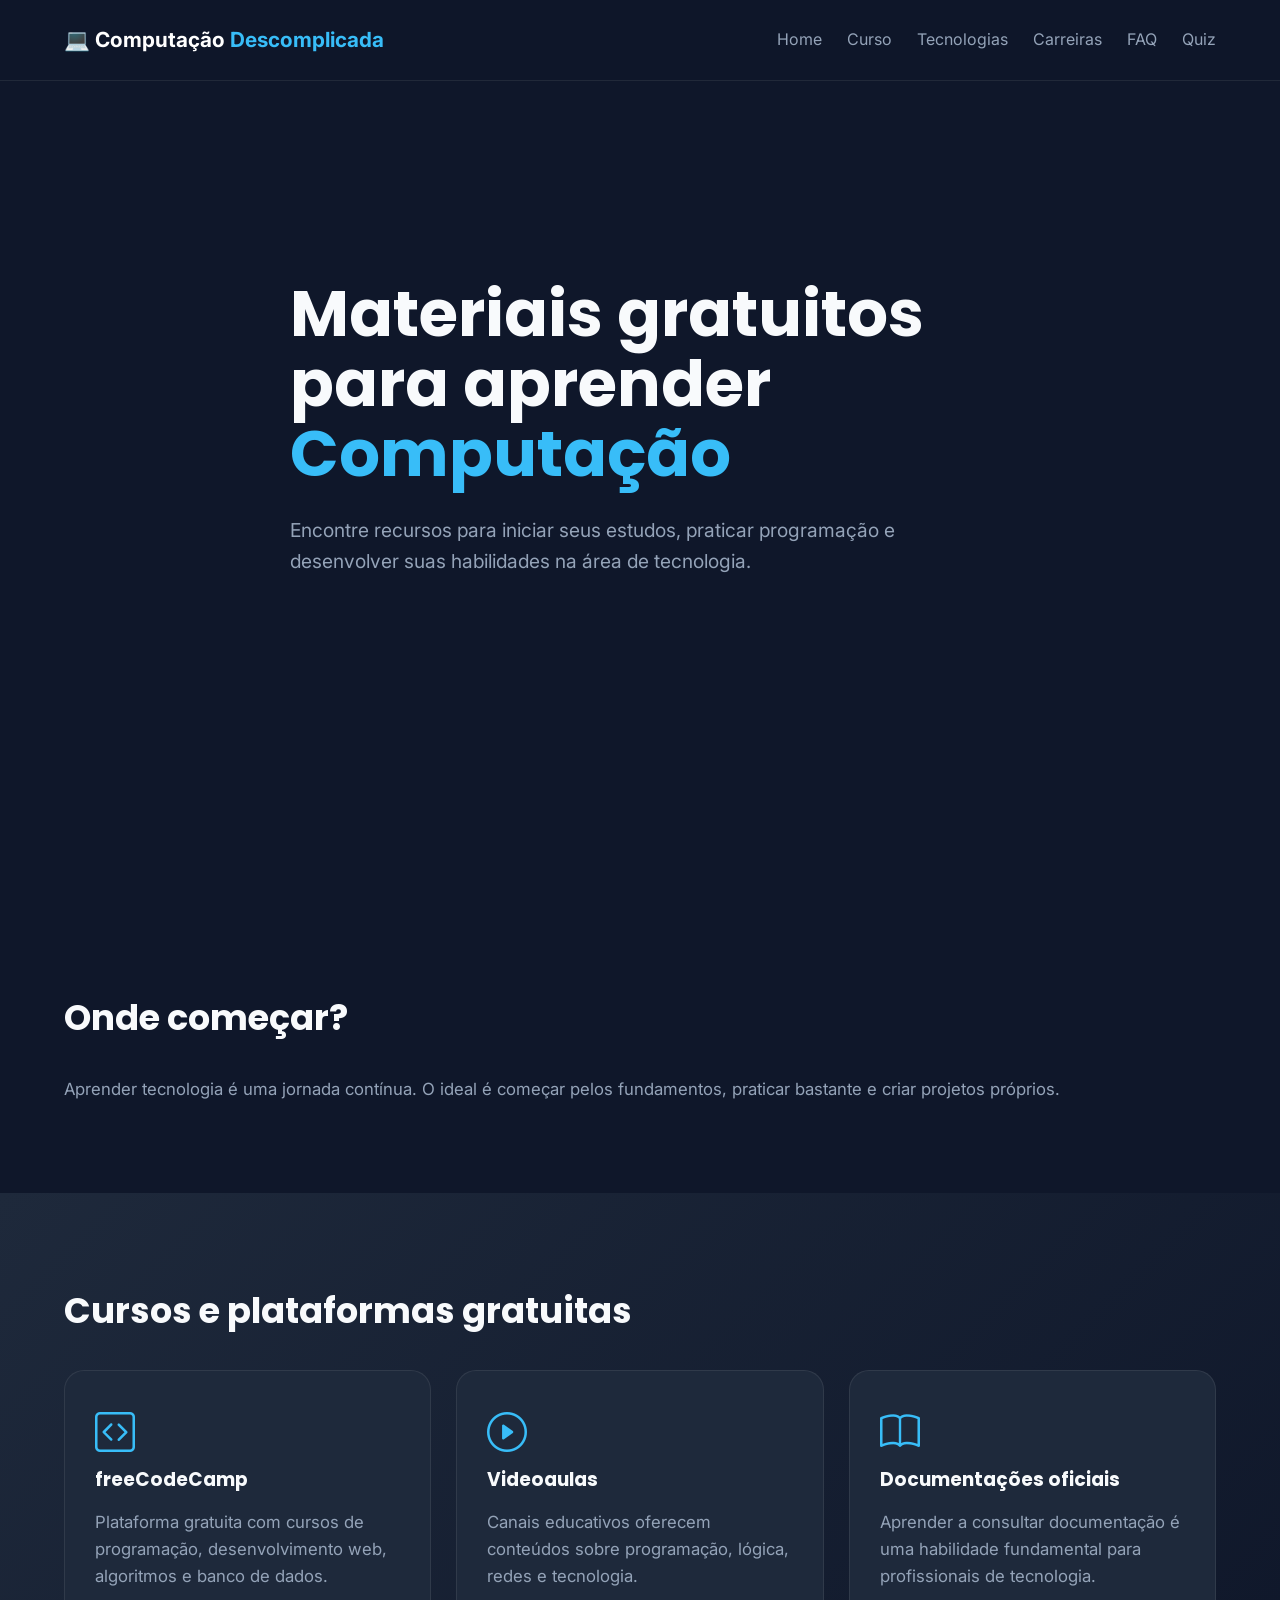
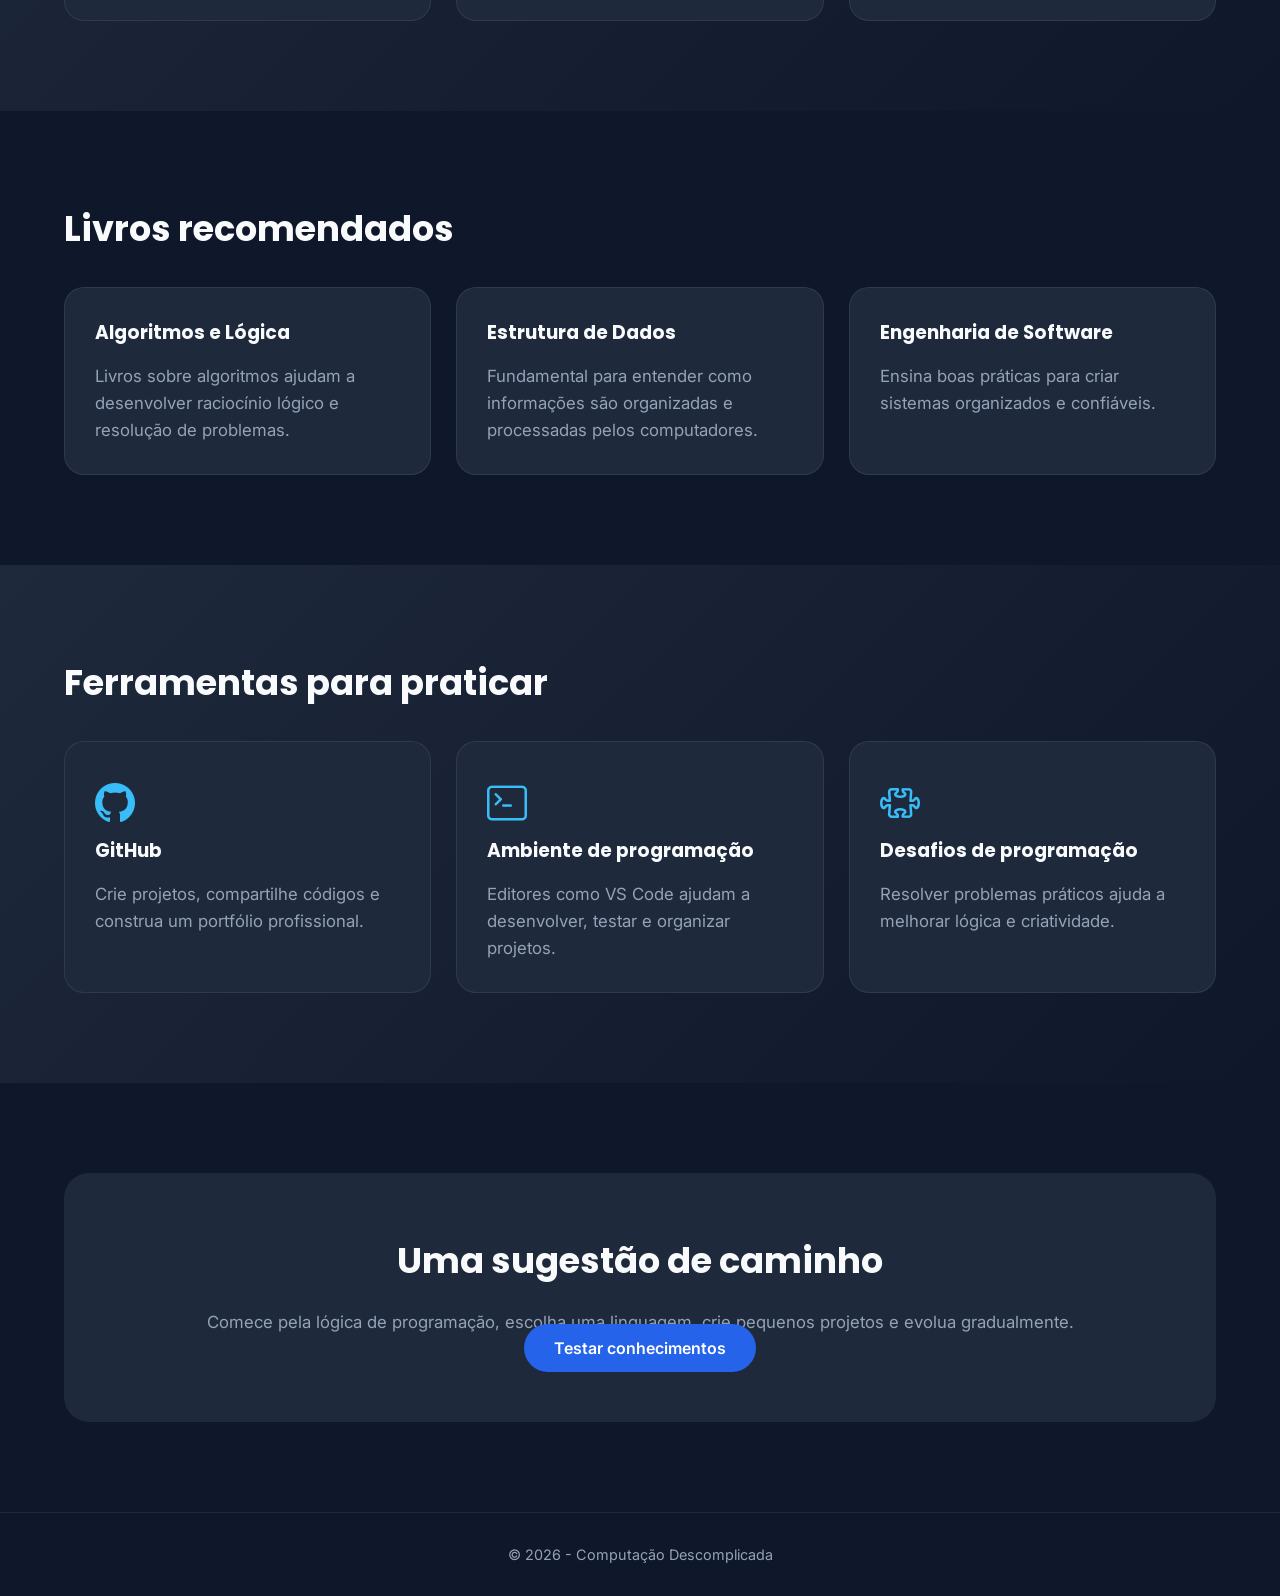
==== materiais.html @ 87bdf75c "site finalizado" ====
<!DOCTYPE html>
<html lang="pt-BR">

<head>

<meta charset="UTF-8">

<meta name="viewport" content="width=device-width, initial-scale=1.0">

<title>Materiais de Estudo | Computação Descomplicada</title>


<link rel="preconnect" href="https://fonts.googleapis.com">

<link rel="preconnect" href="https://fonts.gstatic.com" crossorigin>


<link 
href="https://fonts.googleapis.com/css2?family=Inter:wght@400;500;600;700&family=Poppins:wght@600;700&display=swap"
rel="stylesheet">


<link 
rel="stylesheet"
href="https://cdn.jsdelivr.net/npm/bootstrap-icons@1.11.3/font/bootstrap-icons.min.css">


<link rel="stylesheet" href="css/style.css">

</head>

<body>


<header>

<div class="container navbar">


<a href="index.html" class="logo">

💻 Computação <span>Descomplicada</span>

</a>

<nav>

<ul class="nav-links">


<li>
<a href="index.html">Home</a>
</li>


<li>
<a href="curso.html">Curso</a>
</li>


<li>
<a href="tecnologias.html">Tecnologias</a>
</li>


<li>
<a href="carreiras.html">Carreiras</a>
</li>


<li>
<a href="faq.html">FAQ</a>
</li>


<li>
<a href="quiz.html">Quiz</a>
</li>


</ul>

</nav>


<div class="menu-button">

☰

</div>


</div>

</header>








<section class="hero">


<div class="container hero-content fade-in">


<h1>

Materiais gratuitos para aprender

<span>
Computação
</span>

</h1>



<p>

Encontre recursos para iniciar seus estudos,
praticar programação e desenvolver suas habilidades
na área de tecnologia.

</p>


</div>


</section>









<section class="section">


<div class="container">


<h2>
Onde começar?
</h2>


<p>

Aprender tecnologia é uma jornada contínua. O ideal é
começar pelos fundamentos, praticar bastante e criar
projetos próprios.

</p>


</div>


</section>









<section class="highlight section">


<div class="container">


<h2>
Cursos e plataformas gratuitas
</h2>


<div class="cards">



<div class="card fade-in">


<i class="bi bi-code-square"></i>


<h3>
freeCodeCamp
</h3>


<p>

Plataforma gratuita com cursos de programação,
desenvolvimento web, algoritmos e banco de dados.

</p>


</div>






<div class="card fade-in">


<i class="bi bi-play-circle"></i>


<h3>
Videoaulas
</h3>


<p>

Canais educativos oferecem conteúdos sobre
programação, lógica, redes e tecnologia.

</p>


</div>






<div class="card fade-in">


<i class="bi bi-book"></i>


<h3>
Documentações oficiais
</h3>


<p>

Aprender a consultar documentação é uma habilidade
fundamental para profissionais de tecnologia.

</p>


</div>



</div>


</div>


</section>









<section class="section">


<div class="container">


<h2>
Livros recomendados
</h2>



<div class="cards">



<div class="card fade-in">


<h3>
Algoritmos e Lógica
</h3>


<p>

Livros sobre algoritmos ajudam a desenvolver
raciocínio lógico e resolução de problemas.

</p>


</div>






<div class="card fade-in">


<h3>
Estrutura de Dados
</h3>


<p>

Fundamental para entender como informações são
organizadas e processadas pelos computadores.

</p>


</div>






<div class="card fade-in">


<h3>
Engenharia de Software
</h3>


<p>

Ensina boas práticas para criar sistemas
organizados e confiáveis.

</p>


</div>


</div>


</div>


</section>









<section class="highlight section">


<div class="container">


<h2>
Ferramentas para praticar
</h2>



<div class="cards">



<div class="card fade-in">


<i class="bi bi-github"></i>


<h3>
GitHub
</h3>


<p>

Crie projetos, compartilhe códigos e construa
um portfólio profissional.

</p>


</div>






<div class="card fade-in">


<i class="bi bi-terminal"></i>


<h3>
Ambiente de programação
</h3>


<p>

Editores como VS Code ajudam a desenvolver,
testar e organizar projetos.

</p>


</div>






<div class="card fade-in">


<i class="bi bi-puzzle"></i>


<h3>
Desafios de programação
</h3>


<p>

Resolver problemas práticos ajuda a melhorar
lógica e criatividade.

</p>


</div>



</div>


</div>


</section>









<section class="section">


<div class="container cta fade-in">


<h2>
Uma sugestão de caminho
</h2>



<p>

Comece pela lógica de programação, escolha uma
linguagem, crie pequenos projetos e evolua
gradualmente.

</p>


<a href="quiz.html" class="btn btn-primary">

Testar conhecimentos

</a>


</div>


</section>









<footer>


<div class="container">


<p>

© <span id="ano"></span> - Computação Descomplicada

</p>


</div>


</footer>







<script src="js/script.js"></script>


</body>


</html>
---- css/style.css ----
/* ======================================
   COMPUTAÇÃO DESCOMPLICADA
   STYLE.CSS
====================================== */


/* ======================================
   VARIÁVEIS DO PROJETO
====================================== */

:root {

    --bg-primary: #0F172A;
    --bg-secondary: #1E293B;

    --blue-primary: #2563EB;
    --blue-light: #38BDF8;

    --text-primary: #F8FAFC;
    --text-secondary: #94A3B8;

    --border-color: rgba(255,255,255,0.08);

    --shadow:
    0 10px 30px rgba(0,0,0,0.25);

    --transition: 0.3s ease;

}



/* ======================================
   RESET
====================================== */


* {

    margin:0;
    padding:0;
    box-sizing:border-box;

}


html {

    scroll-behavior:smooth;

}



body {

    font-family:'Inter', Arial, sans-serif;

    background:var(--bg-primary);

    color:var(--text-primary);

    line-height:1.6;

}



/* ======================================
   TIPOGRAFIA
====================================== */


h1,
h2,
h3 {

    font-family:'Poppins', sans-serif;

}


h2 {

    font-size:2.2rem;

    margin-bottom:30px;

}



p {

    color:var(--text-secondary);

    font-size:1.05rem;

}



/* ======================================
   CONTAINER
====================================== */


.container {

    width:90%;

    max-width:1200px;

    margin:auto;

}




/* ======================================
   HEADER
====================================== */


header {

    position:fixed;

    top:0;

    width:100%;

    z-index:1000;

    background:

    rgba(15,23,42,0.85);

    backdrop-filter:blur(10px);

    border-bottom:

    1px solid var(--border-color);

}



.navbar {

    display:flex;

    justify-content:space-between;

    align-items:center;

    height:80px;

}



.logo {

    color:white;

    text-decoration:none;

    font-size:1.3rem;

    font-weight:700;

}



.logo span {

    color:var(--blue-light);

}



.nav-links {

    display:flex;

    gap:25px;

    list-style:none;

}



.nav-links a {


    text-decoration:none;

    color:var(--text-secondary);

    transition:var(--transition);

}



.nav-links a:hover {


    color:white;

}




/* ======================================
   HERO
====================================== */


.hero {


    min-height:100vh;

    display:flex;

    align-items:center;

    padding-top:80px;


}



.hero-content {


    max-width:700px;


}



.hero h1 {


    font-size:4rem;

    line-height:1.1;

    margin-bottom:25px;


}



.hero h1 span {


    color:var(--blue-light);


}



.hero p {


    font-size:1.2rem;

    margin-bottom:35px;


}




.hero-buttons {


    display:flex;

    gap:20px;

}





.btn {


    padding:14px 30px;

    border-radius:30px;

    text-decoration:none;

    font-weight:600;

    transition:var(--transition);


}




.btn-primary {


    background:var(--blue-primary);

    color:white;


}



.btn-primary:hover {


    transform:translateY(-5px);

    box-shadow:var(--shadow);


}




.btn-outline {


    border:

    1px solid var(--blue-light);

    color:var(--blue-light);


}



.btn-outline:hover {


    background:var(--blue-light);

    color:#0F172A;


}



/* ======================================
   SEÇÕES
====================================== */


section {


    padding:90px 0;


}




.section-title {


    text-align:center;

    margin-bottom:50px;


}




/* ======================================
   CARDS
====================================== */


.cards {


    display:grid;

    grid-template-columns:

    repeat(auto-fit,minmax(250px,1fr));

    gap:25px;


}



.card {


    background:var(--bg-secondary);

    padding:30px;

    border-radius:20px;

    border:

    1px solid var(--border-color);

    transition:var(--transition);


}




.card:hover {


    transform:translateY(-10px);

    border-color:var(--blue-light);


}




.card i {


    font-size:40px;

    color:var(--blue-light);

    margin-bottom:20px;


}




.card h3 {


    margin-bottom:15px;


}





/* ======================================
   ÁREA DE DESTAQUE
====================================== */


.highlight {


    background:

    linear-gradient(

    135deg,

    #1E293B,

    #0F172A

    );


}




/* ======================================
   CTA FINAL
====================================== */


.cta {


    text-align:center;

    background:var(--bg-secondary);

    border-radius:25px;

    padding:60px 30px;


}




.cta h2 {


    margin-bottom:20px;


}





/* ======================================
   FOOTER
====================================== */


footer {


    border-top:

    1px solid var(--border-color);

    padding:30px 0;

    text-align:center;


}



footer p {


    font-size:0.9rem;


}





/* ======================================
   ANIMAÇÕES
====================================== */


.fade-in {


    opacity:0;

    transform:translateY(30px);

    transition:

    0.8s ease;


}



.fade-in.show {


    opacity:1;

    transform:translateY(0);


}





/* ======================================
   RESPONSIVIDADE
====================================== */


@media(max-width:900px){


    .nav-links {


        display:none;


    }


    .hero h1 {


        font-size:2.8rem;


    }


}



@media(max-width:600px){


    .hero-buttons {


        flex-direction:column;


    }



    h2 {


        font-size:1.8rem;


    }


}
/* MENU MOBILE */

.menu-button {

    display:none;

    font-size:30px;

    cursor:pointer;

}



@media(max-width:900px){


.menu-button {

    display:block;

}



.nav-links {


    position:absolute;

    top:80px;

    left:0;

    width:100%;

    background:#0F172A;

    flex-direction:column;

    align-items:center;

    padding:30px 0;

    display:none;


}



.nav-links.active {


    display:flex;


}


}
/* ===========================
        FAQ
=========================== */


.faq-container {

    max-width:900px;

    margin:auto;

}



.faq-item {

    background:var(--bg-secondary);

    border-radius:15px;

    margin-bottom:15px;

    overflow:hidden;

}



.faq-question {

    width:100%;

    padding:25px;

    background:none;

    border:none;

    color:white;

    display:flex;

    justify-content:space-between;

    align-items:center;

    font-size:1.1rem;

    cursor:pointer;

    text-align:left;

}



.faq-answer {

    max-height:0;

    overflow:hidden;

    transition:0.4s;

    padding:0 25px;

}



.faq-answer.mostrar-resposta {

    max-height:200px;

    padding-bottom:25px;

}
/* ===========================
        QUIZ
=========================== */


.quiz-box {

    max-width:800px;

    margin:auto;

    background:var(--bg-secondary);

    padding:40px;

    border-radius:25px;

}



#alternativas {

    display:flex;

    flex-direction:column;

    gap:15px;

    margin:30px 0;

}



.alternativa {

    background:#334155;

    border:none;

    padding:18px;

    border-radius:12px;

    color:white;

    cursor:pointer;

    text-align:left;

    font-size:1rem;

    transition:0.3s;

}



.alternativa:hover {

    background:#2563EB;

}



.alternativa.correta {

    background:#16a34a;

}



.alternativa.errada {

    background:#dc2626;

}



.resultado {

    display:none;

    text-align:center;

}
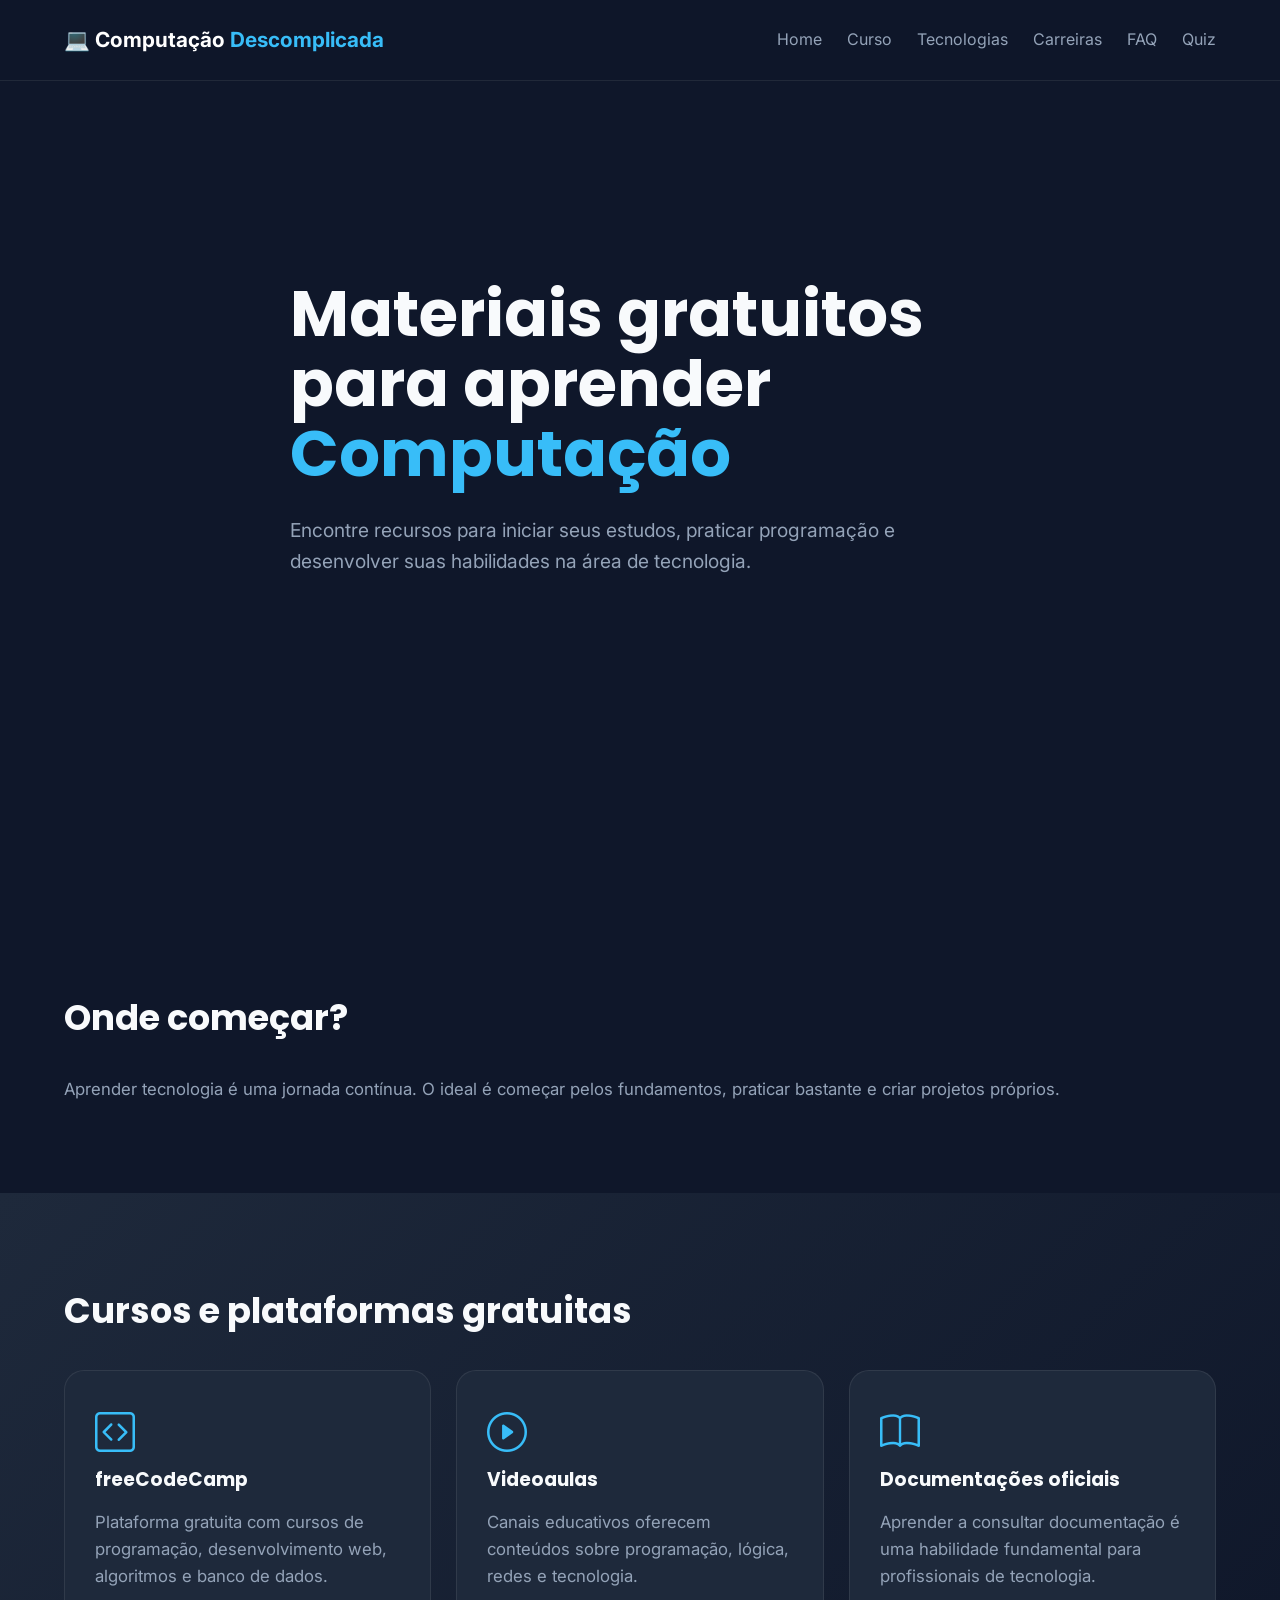
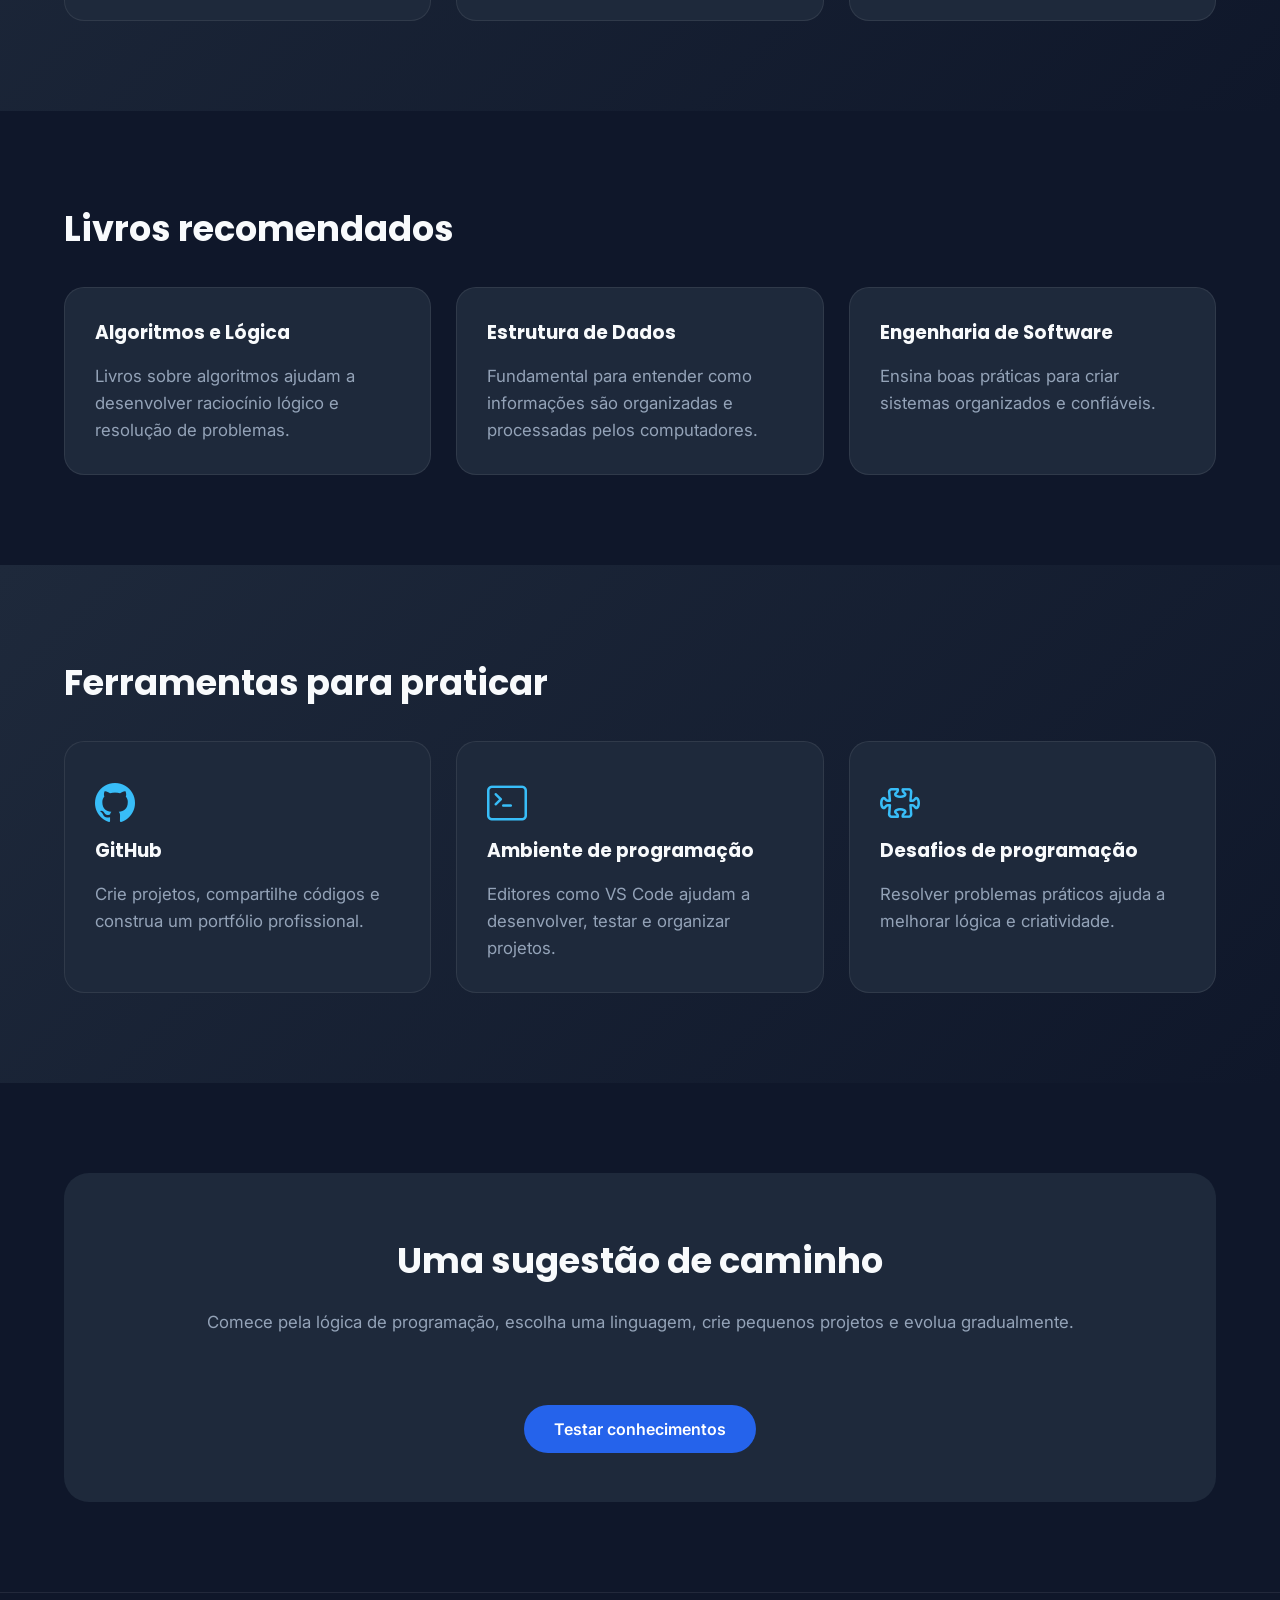
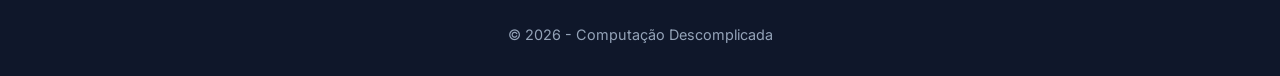
==== commit ce61534c: "site finalizado" ====
--- a/materiais.html
+++ b/materiais.html
@@ -500,8 +500,8 @@
 
 Comece pela lógica de programação, escolha uma
 linguagem, crie pequenos projetos e evolua
-gradualmente.
-
+gradualmente.<br>     <br>
+<br>     <br>
 </p>
 
 
